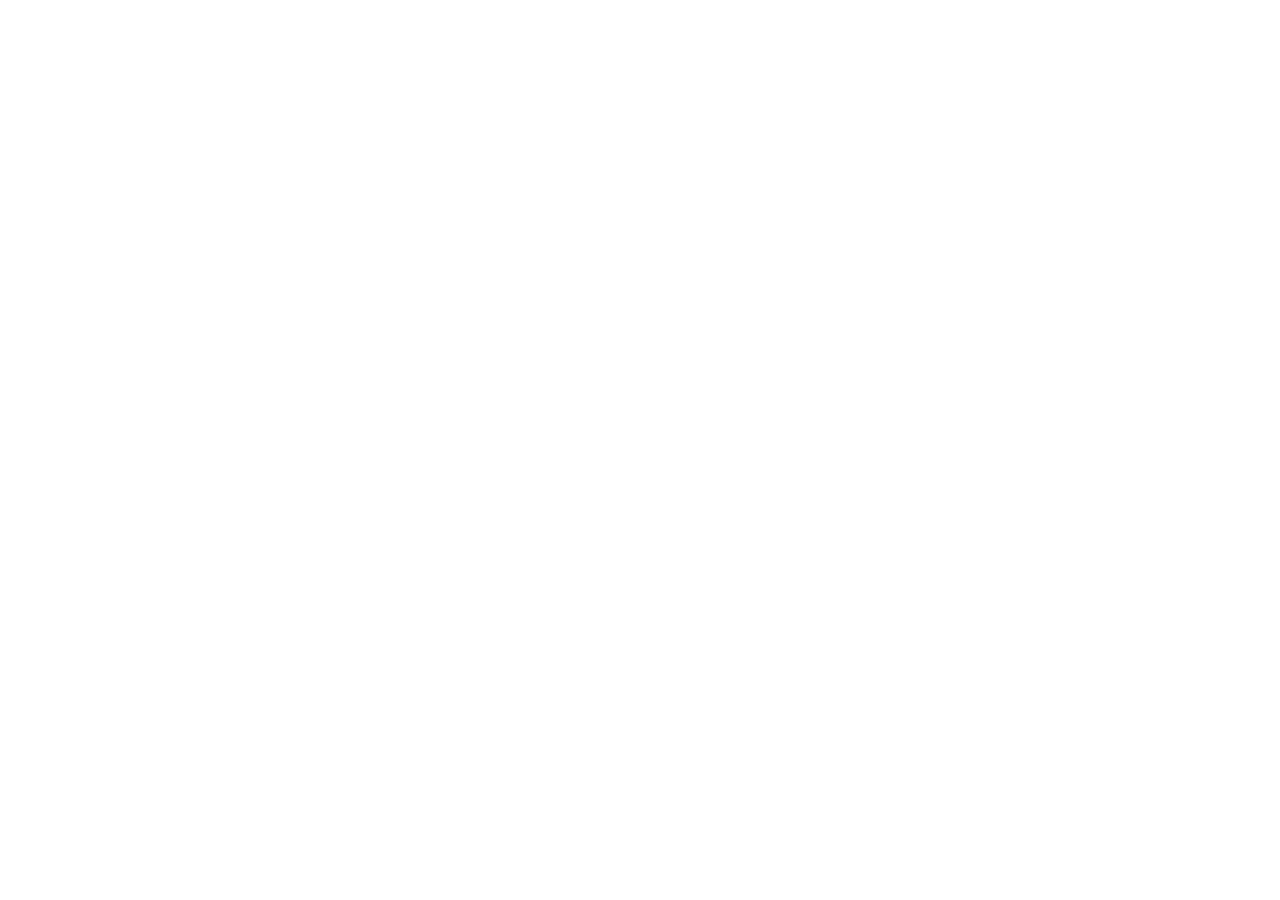
==== pendaftaran/index.html @ ab775017 "Upload project HUT RI 81" ====
<!DOCTYPE html>
<html lang="en">
  <head>
    <meta charset="UTF-8" />
    <meta name="viewport" content="width=device-width, initial-scale=1.0, maximum-scale=1" />
    <title>Spin Wheel Hadiah</title>
    <meta name="description" content="Spin Wheel Hadiah — built on Replit. Update this description to reflect the app." />
    <meta name="robots" content="index, follow" />
    <meta property="og:title" content="Spin Wheel Hadiah" />
    <meta property="og:description" content="Spin Wheel Hadiah — built on Replit. Update this description to reflect the app." />
    <meta property="og:type" content="website" />
    <meta name="twitter:card" content="summary_large_image" />
    <meta name="twitter:title" content="Spin Wheel Hadiah" />
    <meta name="twitter:description" content="Spin Wheel Hadiah — built on Replit. Update this description to reflect the app." />
    <link rel="icon" type="image/svg+xml" href="./favicon.svg" />
    <link rel="preconnect" href="https://fonts.googleapis.com">
    <link rel="preconnect" href="https://fonts.gstatic.com" crossorigin>
    <link href="https://fonts.googleapis.com/css2?family=Inter:wght@400;500;600;700&display=swap" rel="stylesheet">
    <script type="module" crossorigin src="./assets/index-rJWbn18Z.js"></script>
    <link rel="stylesheet" crossorigin href="./assets/index-BfxzWdJj.css">
  </head>
  <body>
    <div id="root"></div>
  </body>
</html>
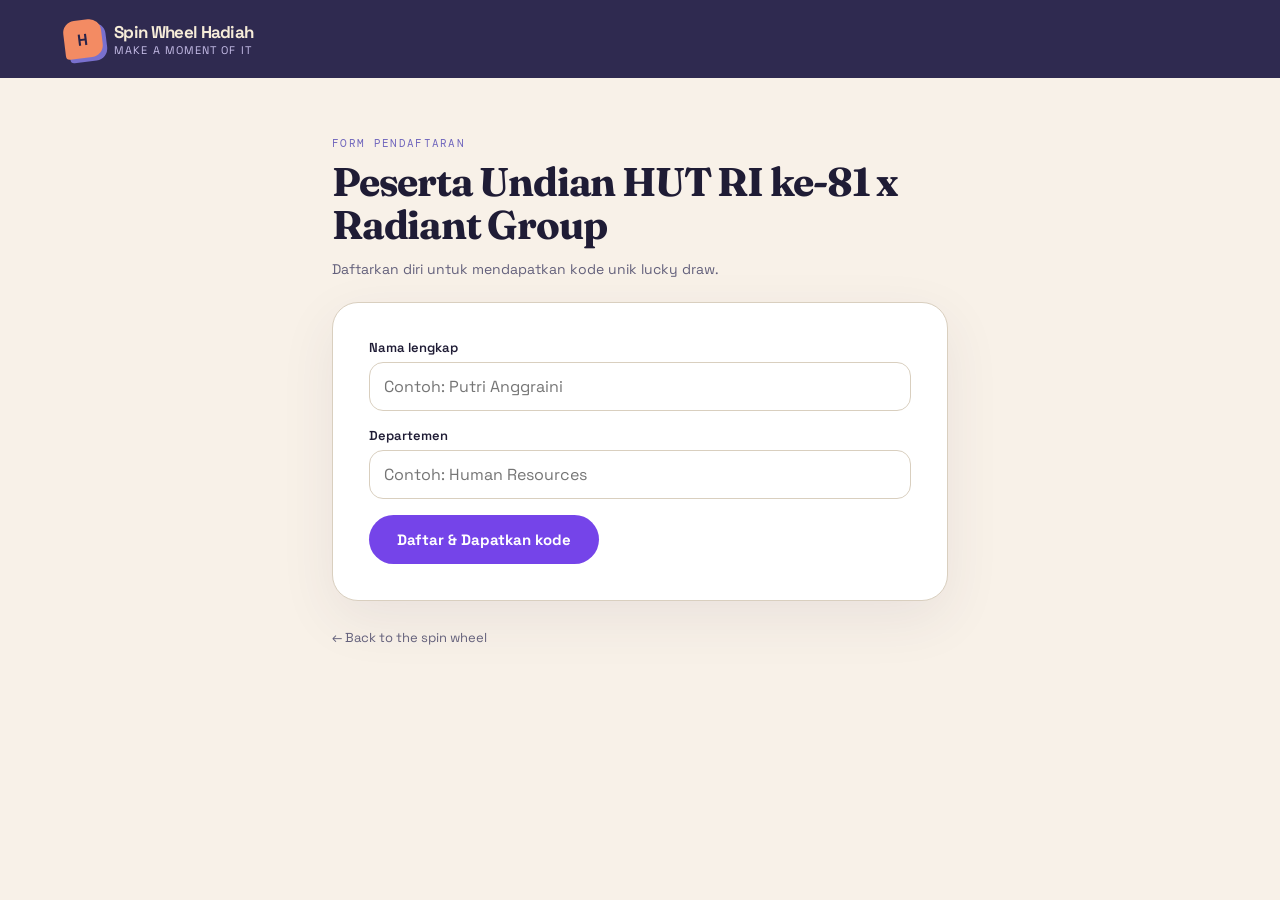
==== commit 3e3c686c: "Rebuild pages to fix blank screen; spin wheel, registration and 404 now render standalone" ====
--- a/pendaftaran/index.html
+++ b/pendaftaran/index.html
@@ -2,24 +2,81 @@
 <html lang="en">
   <head>
     <meta charset="UTF-8" />
-    <meta name="viewport" content="width=device-width, initial-scale=1.0, maximum-scale=1" />
-    <title>Spin Wheel Hadiah</title>
-    <meta name="description" content="Spin Wheel Hadiah — built on Replit. Update this description to reflect the app." />
+    <meta name="viewport" content="width=device-width, initial-scale=1.0" />
+    <title>Pendaftaran — Spin Wheel Hadiah</title>
+    <meta name="description" content="Pendaftaran peserta Undian HUT RI ke-81." />
     <meta name="robots" content="index, follow" />
-    <meta property="og:title" content="Spin Wheel Hadiah" />
-    <meta property="og:description" content="Spin Wheel Hadiah — built on Replit. Update this description to reflect the app." />
-    <meta property="og:type" content="website" />
-    <meta name="twitter:card" content="summary_large_image" />
-    <meta name="twitter:title" content="Spin Wheel Hadiah" />
-    <meta name="twitter:description" content="Spin Wheel Hadiah — built on Replit. Update this description to reflect the app." />
-    <link rel="icon" type="image/svg+xml" href="./favicon.svg" />
+    <meta http-equiv="pragma" content="no-cache" />
+    <meta http-equiv="cache-control" content="no-cache" />
+    <link rel="icon" type="image/svg+xml" href="../favicon.svg" />
     <link rel="preconnect" href="https://fonts.googleapis.com">
     <link rel="preconnect" href="https://fonts.gstatic.com" crossorigin>
-    <link href="https://fonts.googleapis.com/css2?family=Inter:wght@400;500;600;700&display=swap" rel="stylesheet">
-    <script type="module" crossorigin src="./assets/index-rJWbn18Z.js"></script>
-    <link rel="stylesheet" crossorigin href="./assets/index-BfxzWdJj.css">
+    <link href="https://fonts.googleapis.com/css2?family=Fraunces:opsz,wght@9..144,600;9..144,700&family=Space+Grotesk:wght@400;500;600;700&family=DM+Mono:wght@400;500&display=swap" rel="stylesheet">
+    <style>
+      *{box-sizing:border-box}
+      body{margin:0;background:hsl(36 53% 94%);color:hsl(246 31% 16%);font-family:"Space Grotesk",-apple-system,sans-serif;-webkit-font-smoothing:antialiased}
+      a{color:inherit;text-decoration:none}
+      .topbar{display:flex;justify-content:space-between;align-items:center;height:78px;padding:0 clamp(20px,5vw,72px);background:#27234af5;color:#f6ecd8}
+      .brand{display:flex;align-items:center;gap:12px}
+      .brand-mark{width:38px;height:38px;display:grid;place-items:center;background:#f38b63;color:#29244a;border-radius:12px 12px 12px 4px;transform:rotate(-7deg);box-shadow:4px 4px #7970ce;font-weight:700}
+      .brand-name{font-size:17px;font-weight:700;letter-spacing:-.04em}
+      .brand-sub{font-size:11px;letter-spacing:.1em;text-transform:uppercase;color:#c7bee9}
+      .registration-page{max-width:760px;margin:0 auto;padding:clamp(44px,6vw,58px) clamp(24px,6vw,72px) 72px}
+      .registration-eyebrow{font-family:"DM Mono",monospace;color:#7167bd;text-transform:uppercase;letter-spacing:.12em;font-size:11px;margin:0 0 10px}
+      .registration-title{font-family:"Fraunces",serif;letter-spacing:-.03em;margin:0;font-size:clamp(26px,4vw,40px);line-height:1.08}
+      .registration-copy{color:hsl(246 12% 43%);margin:14px 0 24px;font-size:14px}
+      .registration-card{background:#fff;border:1px solid hsl(37 25% 80%);border-radius:26px;padding:clamp(22px,3vw,36px);box-shadow:0 18px 55px #3d2f5b14}
+      .registration-field{margin-bottom:16px}
+      .registration-field label{display:block;margin:0 0 6px;font-size:13px;font-weight:600}
+      .registration-field input{width:100%;padding:13px 14px;border:1px solid hsl(37 25% 80%);border-radius:14px;background:#fff;font:inherit;color:inherit}
+      .register-button{background:hsl(258 79% 59%);color:#fff;border:none;border-radius:999px;padding:15px 28px;font-family:inherit;font-size:15px;font-weight:700;cursor:pointer}
+      .success-mark{width:46px;height:46px;border-radius:50%;background:hsl(161 54% 46%);color:#fff;display:grid;place-items:center;font-size:22px;margin:0 auto}
+      .success-title{margin:0;font-size:19px;letter-spacing:-.02em}
+      .success-code{font-family:"DM Mono",monospace;font-size:22px;color:#16705a;margin:8px 0}
+      .success-detail{color:hsl(246 12% 43%);font-size:13px;margin:0}
+      .succ-button{background:hsl(258 79% 59%);color:#fff;border:none;border-radius:999px;padding:12px 24px;font-family:inherit;font-size:14px;font-weight:600;cursor:pointer;margin-top:18px}
+      .back-link{display:inline-flex;align-items:center;gap:6px;margin:28px 0 0;color:hsl(246 12% 43%);font-size:13px}
+    </style>
   </head>
   <body>
     <div id="root"></div>
+    <script>
+      (function () {
+        "use strict";
+        function esc(s) { return String(s).replace(/&/g, "&amp;").replace(/</g, "&lt;").replace(/>/g, "&gt;").replace(/"/g, "&quot;"); }
+        function readEntries() { try { var r = localStorage.getItem("hadiah-entries"); return r ? JSON.parse(r) || [] : []; } catch (e) { return []; } }
+        window.__curCode = "";
+        window.copyCode = function () { if (window.__curCode) { try { navigator.clipboard.writeText(window.__curCode); } catch (e) {} } };
+        window.__reg = function (ev) {
+          ev.preventDefault();
+          var name = document.getElementById("regName");
+          var dept = document.getElementById("regDept");
+          var res = document.getElementById("regResult");
+          if (!name || !dept || !res) return false;
+          var nm = name.value.trim(), dp = dept.value.trim();
+          if (!nm || !dp) return false;
+          var code = "#HUT-81-" + Math.random().toString(36).slice(2, 6).toUpperCase();
+          var entries = readEntries();
+          entries.push({ id: Date.now() + "-" + Math.random().toString(36).slice(2, 7), name: code, full: nm });
+          localStorage.setItem("hadiah-entries", JSON.stringify(entries));
+          window.__curCode = code;
+          res.innerHTML = '<div class="registration-card" style="text-align:center"><span class="success-mark">\u2713</span><h2 class="success-title">Pendaftaran berhasil, ' + esc(nm) + '</h2><p class="success-detail">Kode unik lucky draw:</p><p class="success-code">' + esc(code) + '</p><p class="success-detail">' + esc(dp) + " &middot; Kode sudah ditambahkan ke lucky draw.</p><button class=\"succ-button\" type=\"button\" onclick=\"window.copyCode()\">Salin kode</button></div>";
+          return false;
+        };
+        var root = document.getElementById("root");
+        root.innerHTML =
+          '<header class="topbar"><a class="brand" href="../"><span class="brand-mark">H</span><div><div class="brand-name">Spin Wheel Hadiah</div><div class="brand-sub">make a moment of it</div></div></a></header>' +
+          '<main class="registration-page">' +
+            '<p class="registration-eyebrow">Form pendaftaran</p>' +
+            '<h1 class="registration-title">Peserta Undian HUT RI ke-81 x Radiant Group</h1>' +
+            '<p class="registration-copy">Daftarkan diri untuk mendapatkan kode unik lucky draw.</p>' +
+            '<div class="registration-card"><form onsubmit="return window.__reg(event)">' +
+              '<div class="registration-field"><label for="regName">Nama lengkap</label><input id="regName" maxlength="60" required placeholder="Contoh: Putri Anggraini"></div>' +
+              '<div class="registration-field"><label for="regDept">Departemen</label><input id="regDept" maxlength="60" required placeholder="Contoh: Human Resources"></div>' +
+              '<button class="register-button" type="submit">Daftar &amp; Dapatkan kode</button>' +
+            '</form></div><div id="regResult"></div><a class="back-link" href="../">\u2190 Back to the spin wheel</a>' +
+          "</main>";
+      })();
+    </script>
   </body>
 </html>
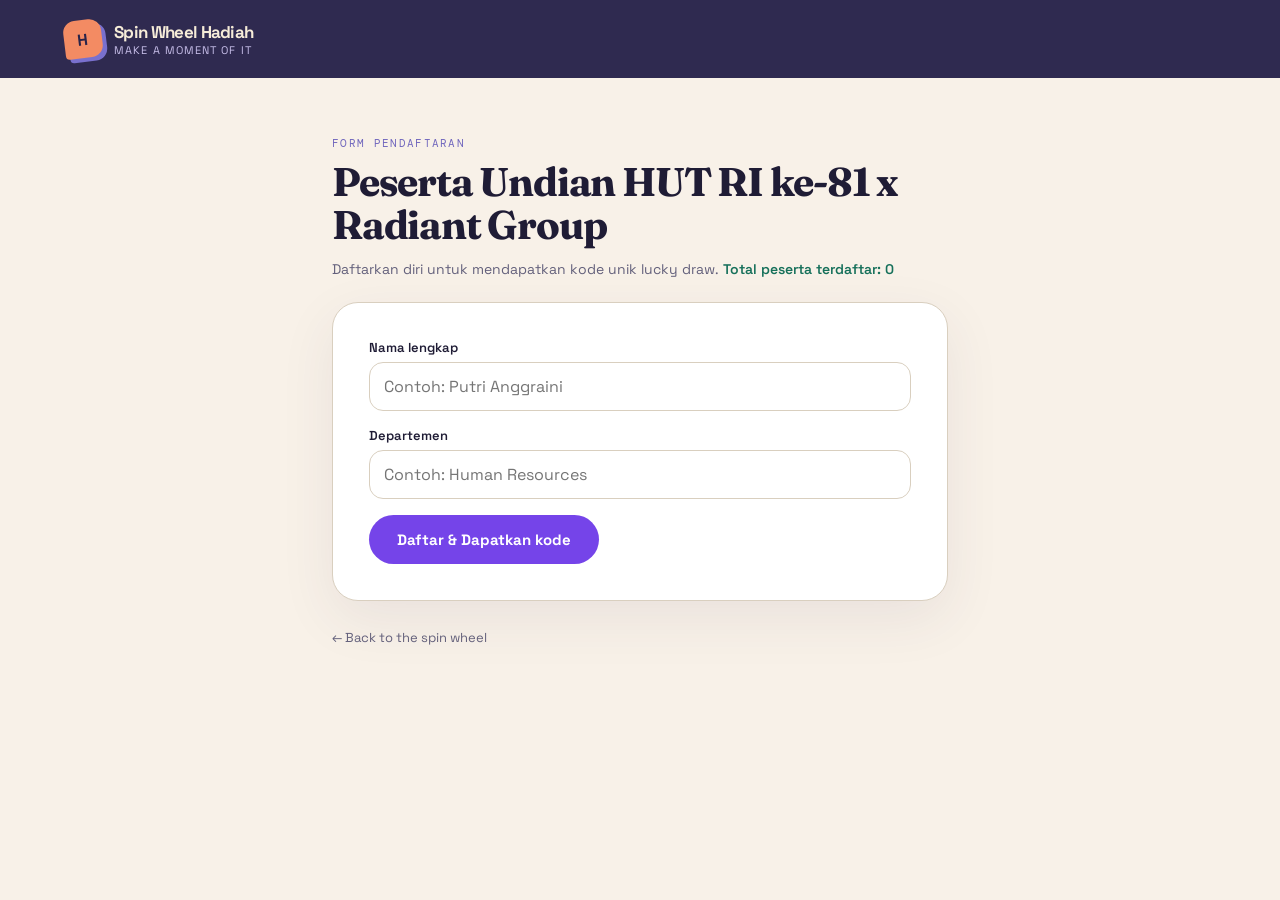
==== commit 2aceb69e: "Production ready: Fully localized to Indonesian + improved registration flow + better UX" ====
--- a/pendaftaran/index.html
+++ b/pendaftaran/index.html
@@ -8,9 +8,11 @@
     <meta name="robots" content="index, follow" />
     <meta http-equiv="pragma" content="no-cache" />
     <meta http-equiv="cache-control" content="no-cache" />
-    <link rel="icon" type="image/svg+xml" href="../favicon.svg" />
+    <base href="/">
+    <link rel="icon" type="image/svg+xml" href="/favicon.svg" />
     <link rel="preconnect" href="https://fonts.googleapis.com">
     <link rel="preconnect" href="https://fonts.gstatic.com" crossorigin>
+    <link rel="preload" href="https://fonts.googleapis.com/css2?family=Fraunces:opsz,wght@9..144,600;9..144,700&family=Space+Grotesk:wght@400;500;600;700&family=DM+Mono:wght@400;500&display=swap" as="style">
     <link href="https://fonts.googleapis.com/css2?family=Fraunces:opsz,wght@9..144,600;9..144,700&family=Space+Grotesk:wght@400;500;600;700&family=DM+Mono:wght@400;500&display=swap" rel="stylesheet">
     <style>
       *{box-sizing:border-box}
@@ -53,30 +55,57 @@
           var dept = document.getElementById("regDept");
           var res = document.getElementById("regResult");
           if (!name || !dept || !res) return false;
+          
           var nm = name.value.trim(), dp = dept.value.trim();
-          if (!nm || !dp) return false;
-          var code = "#HUT-81-" + Math.random().toString(36).slice(2, 6).toUpperCase();
-          var entries = readEntries();
-          entries.push({ id: Date.now() + "-" + Math.random().toString(36).slice(2, 7), name: code, full: nm });
-          localStorage.setItem("hadiah-entries", JSON.stringify(entries));
-          window.__curCode = code;
-          res.innerHTML = '<div class="registration-card" style="text-align:center"><span class="success-mark">\u2713</span><h2 class="success-title">Pendaftaran berhasil, ' + esc(nm) + '</h2><p class="success-detail">Kode unik lucky draw:</p><p class="success-code">' + esc(code) + '</p><p class="success-detail">' + esc(dp) + " &middot; Kode sudah ditambahkan ke lucky draw.</p><button class=\"succ-button\" type=\"button\" onclick=\"window.copyCode()\">Salin kode</button></div>";
+          if (!nm || !dp) {
+            alert("Mohon isi semua field dengan lengkap!");
+            return false;
+          }
+          
+          // Generate kode unik yang lebih aman
+          var timestamp = Date.now();
+          var randomStr = Math.random().toString(36).slice(2, 8).toUpperCase();
+          var code = "#HUT81-" + randomStr;
+          
+          try {
+            var entries = readEntries();
+            // Simpan data lengkap untuk keperluan audit
+            entries.push({ 
+              id: timestamp + "-" + Math.random().toString(36).slice(2, 7), 
+              code: code,
+              name: code, // Tampilkan kode di wheel spin
+              fullName: nm, 
+              department: dp,
+              registeredAt: new Date().toISOString()
+            });
+            localStorage.setItem("hadiah-entries", JSON.stringify(entries));
+            window.__curCode = code;
+            
+            // Reset form
+            name.value = "";
+            dept.value = "";
+            
+            // Tampilkan pesan sukses dengan tombol kembali ke wheel
+            res.innerHTML = '<div class="registration-card" style="text-align:center"><span class="success-mark">\u2713</span><h2 class="success-title">Pendaftaran berhasil!</h2><p class="success-detail">Kode unik lucky draw kamu:</p><p class="success-code">' + esc(code) + '</p><p class="success-detail">' + esc(nm) + ' &middot; ' + esc(dp) + '</p><p style="margin-top:12px;font-size:12px;color:#16705a;">✅ Kode berhasil ditambahkan ke daftar undian!</p><div style="display:flex;gap:12px;justify-content:center;margin-top:18px;"><button class="succ-button" type="button" onclick="window.copyCode()" style="background:hsl(37 25% 92%);color:hsl(246 12% 43%);">Salin kode</button><a href="/" class="succ-button" style="text-decoration:none;display:inline-block;">Buka Spin Wheel</a></div></div>';
+          } catch (e) {
+            res.innerHTML = '<div class="registration-card" style="text-align:center"><span class="success-mark" style="background:#ef6657;">!</span><h2 class="success-title">Terjadi kesalahan</h2><p class="success-detail">Mohon coba lagi nanti.</p><a href="/" class="succ-button" style="text-decoration:none;display:inline-block;margin-top:18px;">Kembali</a></div>';
+          }
           return false;
         };
         var root = document.getElementById("root");
         root.innerHTML =
-          '<header class="topbar"><a class="brand" href="../"><span class="brand-mark">H</span><div><div class="brand-name">Spin Wheel Hadiah</div><div class="brand-sub">make a moment of it</div></div></a></header>' +
+          '<header class="topbar"><a class="brand" href="/"><span class="brand-mark">H</span><div><div class="brand-name">Spin Wheel Hadiah</div><div class="brand-sub">make a moment of it</div></div></a></header>' +
           '<main class="registration-page">' +
             '<p class="registration-eyebrow">Form pendaftaran</p>' +
             '<h1 class="registration-title">Peserta Undian HUT RI ke-81 x Radiant Group</h1>' +
-            '<p class="registration-copy">Daftarkan diri untuk mendapatkan kode unik lucky draw.</p>' +
+            '<p class="registration-copy">Daftarkan diri untuk mendapatkan kode unik lucky draw. <span style="color:#16705a;font-weight:600;">Total peserta terdaftar: ' + readEntries().length + '</span></p>' +
             '<div class="registration-card"><form onsubmit="return window.__reg(event)">' +
               '<div class="registration-field"><label for="regName">Nama lengkap</label><input id="regName" maxlength="60" required placeholder="Contoh: Putri Anggraini"></div>' +
               '<div class="registration-field"><label for="regDept">Departemen</label><input id="regDept" maxlength="60" required placeholder="Contoh: Human Resources"></div>' +
               '<button class="register-button" type="submit">Daftar &amp; Dapatkan kode</button>' +
-            '</form></div><div id="regResult"></div><a class="back-link" href="../">\u2190 Back to the spin wheel</a>' +
+            '</form></div><div id="regResult"></div><a class="back-link" href="/">\u2190 Back to the spin wheel</a>' +
           "</main>";
       })();
     </script>
   </body>
-</html>
+</html>
